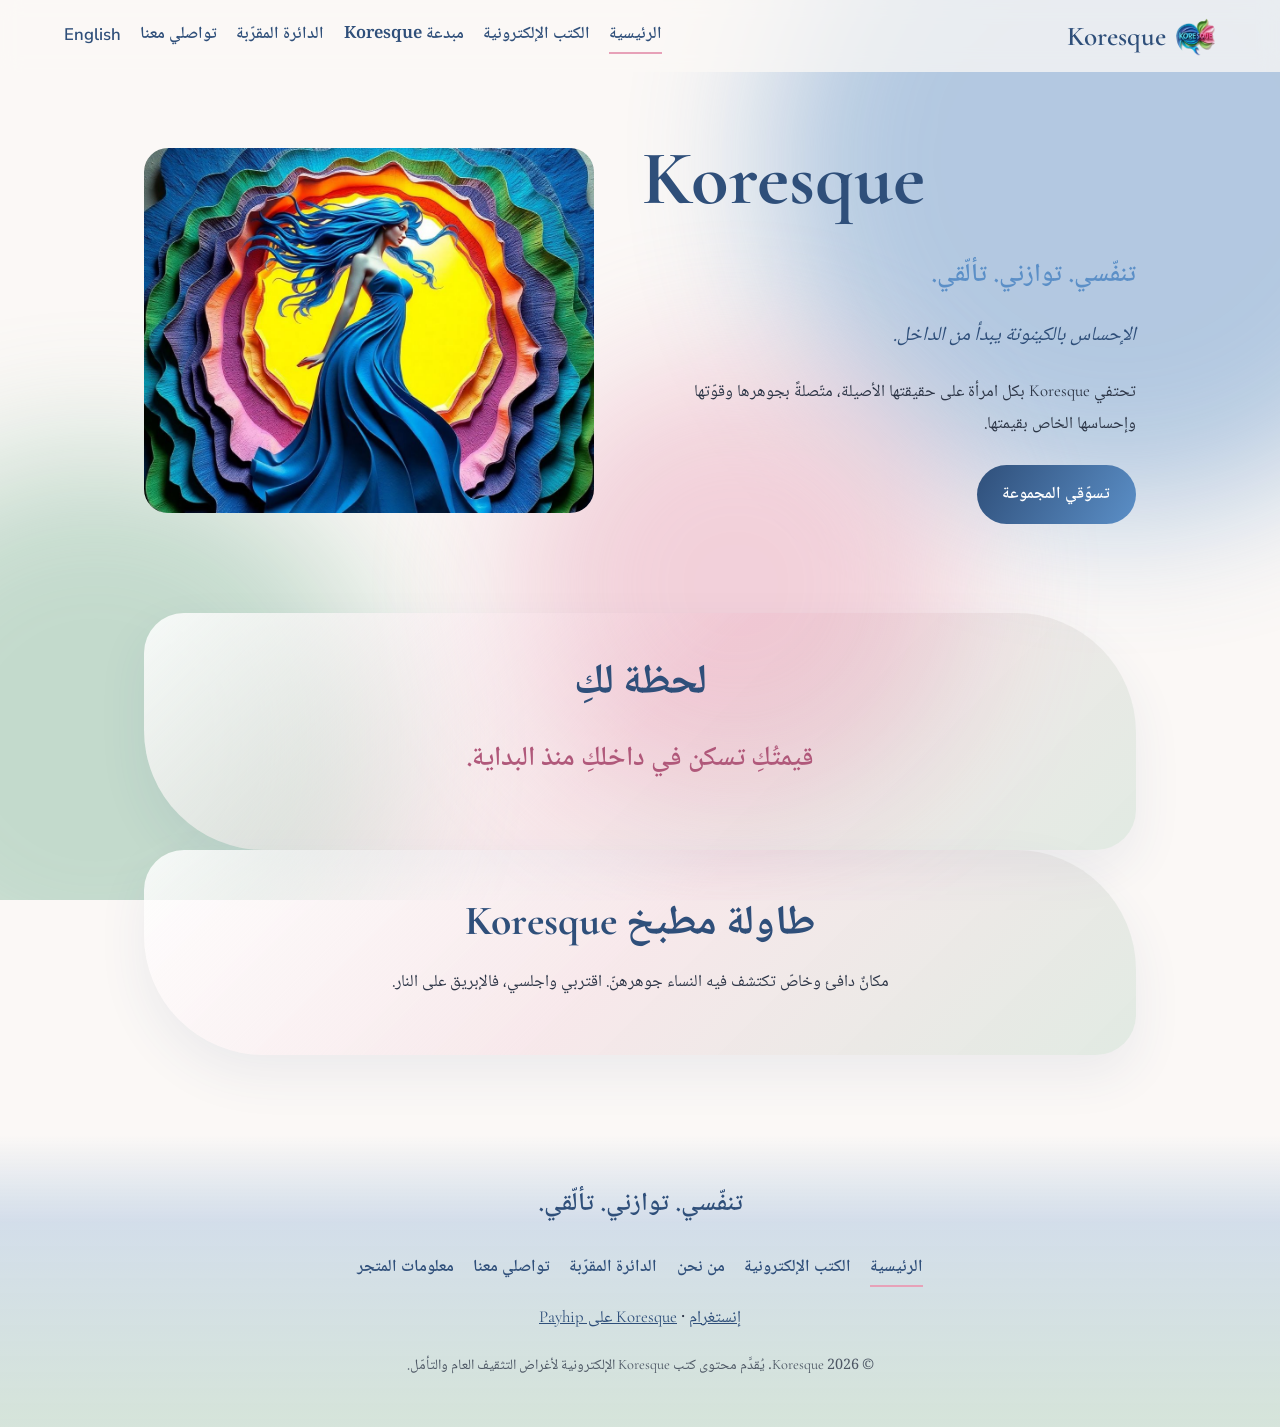
==== ar/index.html @ fe11ef4d "Add Arabic (RTL) versions of home, e-books and moment pages; language switch in menu; hreflang tags" ====
<!DOCTYPE html>
<html lang="ar" dir="rtl">
<head>
<meta charset="utf-8">
<meta name="viewport" content="width=device-width, initial-scale=1">
<title>Koresque · تنفّسي. توازني. تألّقي.</title>
<meta name="description" content="كتب إلكترونية مصوّرة بجمال وممارسات لطيفة للنساء.">
<link rel="icon" href="../images/logo.png">
<link rel="preconnect" href="https://fonts.googleapis.com">
<link href="https://fonts.googleapis.com/css2?family=Cormorant+Garamond:wght@500;600&family=Noto+Naskh+Arabic:wght@400;600&family=Nunito+Sans:wght@400;600&display=swap" rel="stylesheet">
<link rel="stylesheet" href="../css/style.css">
<link rel="alternate" hreflang="en" href="https://koresque.com/index.html">
<link rel="alternate" hreflang="ar" href="https://koresque.com/ar/index.html">
<link rel="alternate" hreflang="x-default" href="https://koresque.com/index.html">
</head>
<body>
<a class="skip" href="#main">انتقلي إلى المحتوى</a>
<div class="bg" aria-hidden="true"><span class="blob b1"></span><span class="blob b2"></span><span class="blob b3"></span></div>
<header class="site-header">
<a class="brand" href="index.html"><img src="../images/logo.png" alt="" width="40" height="40"><span lang="en" dir="ltr">Koresque</span></a>
<nav aria-label="القائمة الرئيسية"><ul><li><a href="index.html" aria-current="page">الرئيسية</a></li><li><a href="ebooks.html">الكتب الإلكترونية</a></li><li><a href="../about.html#author">مبدعة Koresque</a></li><li><a href="../inner-circle.html">الدائرة المقرّبة</a></li><li><a href="../contact.html">تواصلي معنا</a></li><li class="lang-switch"><a href="../index.html" lang="en" hreflang="en">English</a></li></ul></nav>
</header>
<main id="main">
<section class="hero">
<div class="hero-text">
<h1 lang="en" dir="ltr">Koresque</h1>
<p class="tagline">تنفّسي. توازني. تألّقي.</p>
<p class="lead">الإحساس بالكينونة يبدأ من الداخل.</p>
<p>تحتفي <span lang="en" dir="ltr">Koresque</span> بكل امرأة على حقيقتها الأصيلة، متّصلةً بجوهرها وقوّتها وإحساسها الخاص بقيمتها.</p>
<p class="buttons"><a class="btn primary" href="ebooks.html">تسوّقي المجموعة</a></p>
</div>
<div class="hero-art"><img src="../images/hero.jpg" alt="طبقات متدفّقة من عمل فنيّ بالأزرق والأخضر والورديّ"></div>
</section>
<a class="moment home-moment card-soft card-link" href="moment.html">
<h2>لحظة لكِ</h2>
<p class="quote">قيمتُكِ تسكن في داخلكِ منذ البداية.</p>
</a>
<a class="ic-teaser card-soft card-link" href="../inner-circle.html">
<h2>طاولة مطبخ <span lang="en" dir="ltr">Koresque</span></h2>
<p>مكانٌ دافئ وخاصّ تكتشف فيه النساء جوهرهنّ. اقتربي واجلسي، فالإبريق على النار.</p>
</a>
</main>
<footer class="site-footer">
<div class="wave" aria-hidden="true"></div>
<p class="foot-tag">تنفّسي. توازني. تألّقي.</p>
<nav aria-label="تذييل الصفحة"><ul><li><a href="index.html" aria-current="page">الرئيسية</a></li><li><a href="ebooks.html">الكتب الإلكترونية</a></li><li><a href="../about.html">من نحن</a></li><li><a href="../inner-circle.html">الدائرة المقرّبة</a></li><li><a href="../contact.html">تواصلي معنا</a></li><li><a href="../shop-info.html">معلومات المتجر</a></li></ul></nav>
<p><a href="https://www.instagram.com/koresque2026">إنستغرام</a> · <a href="https://payhip.com/Koresque"><span lang="en" dir="ltr">Koresque</span> على <span lang="en" dir="ltr">Payhip</span></a></p>
<p class="small">&copy; 2026 <span lang="en" dir="ltr">Koresque</span>. يُقدَّم محتوى كتب <span lang="en" dir="ltr">Koresque</span> الإلكترونية لأغراض التثقيف العام والتأمّل.</p>
</footer>
</body>
</html>
---- css/style.css ----
:root{--blue:#5b8fc7;--deep:#2f4f7a;--green:#7fb69a;--pink:#e7a1b8;--ink:#2b3445;--cream:#fbf8f6}
*{box-sizing:border-box}html{scroll-behavior:smooth}
body{margin:0;font:400 1.05rem/1.7 "Nunito Sans",system-ui,sans-serif;color:var(--ink);background:var(--cream);overflow-x:hidden}
img{max-width:100%;display:block;border-radius:24px}
h1,h2,h3{font-family:"Cormorant Garamond",Georgia,serif;color:var(--deep);line-height:1.15;margin:.2em 0 .4em}
h1{font-size:clamp(2.8rem,7vw,4.8rem)}h2{font-size:clamp(1.9rem,4vw,2.6rem)}h3{font-size:1.5rem}
a{color:var(--deep)}a:focus-visible,.btn:focus-visible{outline:3px solid var(--pink);outline-offset:3px}
.skip{position:absolute;left:-999px}.skip:focus{left:1rem;top:1rem;background:#fff;padding:.5rem 1rem;z-index:10}
.bg{position:fixed;inset:0;z-index:-1;overflow:hidden}
.blob{position:absolute;border-radius:50%;filter:blur(70px);opacity:.45}
.b1{width:55vw;height:55vw;background:var(--blue);top:-15vw;right:-15vw}
.b2{width:45vw;height:45vw;background:var(--green);bottom:-10vw;left:-15vw}
.b3{width:35vw;height:35vw;background:var(--pink);top:40%;left:40%}
.site-header{display:flex;flex-wrap:wrap;justify-content:space-between;align-items:center;gap:.5rem;padding:1rem 5vw;background:rgba(251,248,246,.75);backdrop-filter:blur(10px);position:sticky;top:0;z-index:5}
.brand{display:flex;align-items:center;gap:.6rem;text-decoration:none;font:600 1.7rem "Cormorant Garamond",serif;color:var(--deep)}
.brand img{border-radius:50%}
nav ul{list-style:none;display:flex;flex-wrap:wrap;gap:.3rem 1.2rem;margin:0;padding:0}
nav a{text-decoration:none;font-weight:600;padding:.2rem 0;border-bottom:2px solid transparent}
nav a:hover,nav a[aria-current]{border-color:var(--pink)}
main{max-width:1120px;margin:0 auto;padding:0 5vw}
section{margin:4.5rem 0}
.hero{display:grid;grid-template-columns:1.1fr 1fr;gap:3rem;align-items:center;margin-top:3rem}
.tagline{font:600 1.6rem "Cormorant Garamond",serif;color:var(--blue);margin:0}
.lead{font-size:1.25rem;font-style:italic;color:var(--deep)}
.buttons{display:flex;flex-wrap:wrap;gap:1rem;margin-top:1.5rem}
.btn{display:inline-block;padding:.85rem 1.6rem;border-radius:999px;text-decoration:none;font-weight:600;transition:transform .2s}
.btn:hover{transform:translateY(-2px)}
.primary{background:linear-gradient(120deg,var(--deep),var(--blue));color:#fff}
.secondary{background:#fff;border:2px solid var(--green);color:var(--deep)}
.card-soft{background:linear-gradient(135deg,rgba(255,255,255,.85),rgba(231,161,184,.18),rgba(127,182,154,.2));border-radius:40px 120px 40px 120px;padding:2.5rem clamp(1.5rem,5vw,3.5rem);box-shadow:0 20px 50px rgba(47,79,122,.08)}
.quote{font:600 1.7rem "Cormorant Garamond",serif;color:#b0587a}
.feature{display:grid;grid-template-columns:minmax(220px,380px) 1fr;gap:3rem;align-items:start}
.feature>img{box-shadow:0 25px 60px rgba(47,79,122,.25)}
.eyebrow,.label{text-transform:uppercase;letter-spacing:.12em;font-size:.8rem;font-weight:600;color:#b0587a}
.label{display:inline-block;background:var(--pink);color:#fff;padding:.3rem .9rem;border-radius:999px}
.label.soft{background:var(--green);margin-top:1rem}
.sub{font-style:italic;margin-top:-.5rem}.price{font-weight:600;font-size:1.2rem;color:var(--deep)}
.grid3,.grid2{display:grid;gap:2rem}.grid3{grid-template-columns:repeat(3,1fr)}.grid2{grid-template-columns:repeat(2,1fr)}
.pathways article,.moment article{background:rgba(255,255,255,.8);border-radius:28px;padding:1rem 1rem 1.5rem}
.pathways article img{aspect-ratio:5/4;object-fit:cover;object-position:center top;width:100%;background:linear-gradient(135deg,#cfe3f3,#d8eee2,#f6dbe4)}
.moment article img{width:100%;height:auto}
.author{display:grid;grid-template-columns:220px 1fr;gap:2.5rem;align-items:center}
.author img{border-radius:50%;aspect-ratio:1;object-fit:cover}
.page-head{text-align:center;margin-top:3.5rem}.narrow{max-width:760px;margin-left:auto;margin-right:auto}
.small{font-size:.9rem;opacity:.8}
.site-footer{margin-top:5rem;text-align:center;padding:0 5vw 2rem;background:linear-gradient(180deg,transparent,rgba(91,143,199,.25) 30%,rgba(127,182,154,.3))}
.site-footer nav ul{justify-content:center}.foot-tag{font:600 1.6rem "Cormorant Garamond",serif;color:var(--deep);padding-top:3rem}
@media(max-width:820px){.hero,.feature,.author,.grid3,.grid2{grid-template-columns:1fr}.hero-art{order:-1}.feature>img{max-width:320px;margin:auto}.author img{max-width:180px;margin:auto}.card-soft{border-radius:32px 70px}}
@media(prefers-reduced-motion:reduce){*{transition:none!important;scroll-behavior:auto!important}}
.author-words{margin:1.5rem 0;padding-left:1.2rem;border-left:4px solid var(--pink);font-style:italic}
.author-words footer{font-style:normal;font-weight:600;color:var(--deep)}
.pathways h2{text-align:center}.pathways article{text-align:center}
.offer,.ic-teaser,.ic-contact{text-align:center}.ic-note{text-align:center;margin-top:1.5rem}
.offer .buttons{justify-content:center}
.ic-benefits h2,.ic-kollection h2{text-align:center}
.ic-benefits article,.ic-kollection article{background:rgba(255,255,255,.8);border-radius:28px;padding:1.2rem 1.5rem 1.5rem}
.ic-benefits .grid2{gap:1.5rem}
.ic-kollection article{text-align:center}.ic-kollection img{aspect-ratio:5/4;object-fit:cover;object-position:center top;width:100%}
.faq details{background:rgba(255,255,255,.8);border-radius:20px;padding:1rem 1.4rem;margin:.8rem 0}
.faq summary{cursor:pointer;font-weight:600;color:var(--deep)}
.ic-kitchen{text-align:center}.ic-benefits .grid2 article:last-child:nth-child(odd){grid-column:1/-1}
.home-moment{text-align:center}
@media(max-width:600px){.site-header nav ul{gap:.2rem .9rem;font-size:.95rem}.hero-art img{max-height:240px;width:100%;object-fit:cover}}

/* whole-card links */
a.card-link{display:block;color:inherit;text-decoration:none;transition:transform .2s,box-shadow .2s}
a.card-link:hover,a.card-link:focus-visible{transform:translateY(-2px);box-shadow:0 8px 24px rgba(0,0,0,.08)}
a.card-link h2{text-decoration:none}
/* RTL / Arabic */
[dir=rtl] body{font-family:"Noto Naskh Arabic","Nunito Sans",serif;line-height:1.9}
[dir=rtl] h1,[dir=rtl] h2,[dir=rtl] h3,[dir=rtl] .tagline,[dir=rtl] .foot-tag,[dir=rtl] .quote{font-family:"Noto Naskh Arabic",serif;letter-spacing:0}
[dir=rtl] .brand span,[dir=rtl] [lang=en]{font-family:"Cormorant Garamond",serif}
[dir=rtl] .skip{left:auto;right:-999px}[dir=rtl] .skip:focus{right:1rem}
[dir=rtl] ul:not(nav ul){padding-inline-start:1.4rem;padding-left:0}
[dir=rtl] .author-words{padding-left:0;border-left:0;padding-inline-start:1.2rem;border-inline-start:4px solid var(--pink)}
[dir=rtl] .sub{font-style:normal}
html,body{overflow-x:clip}
.lang-switch a{font-family:"Noto Naskh Arabic",sans-serif}
[dir=rtl] .lang-switch a{font-family:"Nunito Sans",sans-serif}
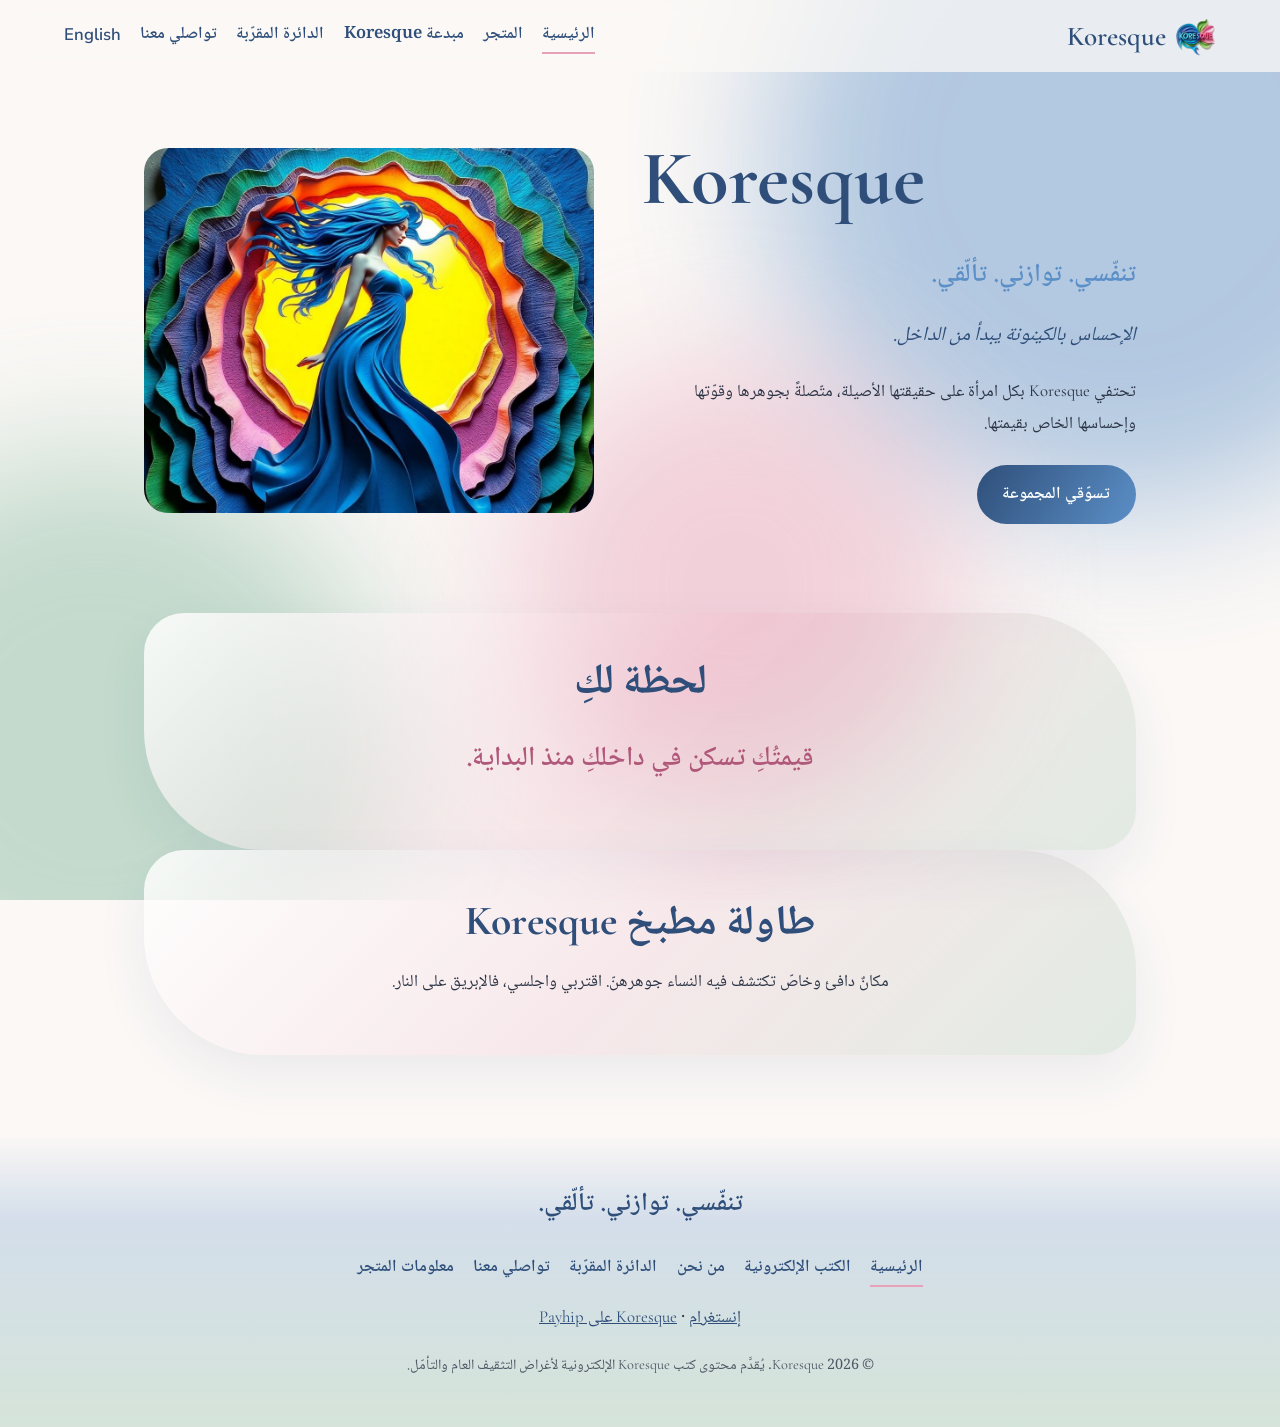
==== commit 3096b90e: "Mobile: smaller hero image, centred shop button, Shop in menu" ====
--- a/ar/index.html
+++ b/ar/index.html
@@ -18,7 +18,7 @@
 <div class="bg" aria-hidden="true"><span class="blob b1"></span><span class="blob b2"></span><span class="blob b3"></span></div>
 <header class="site-header">
 <a class="brand" href="index.html"><img src="../images/logo.png" alt="" width="40" height="40"><span lang="en" dir="ltr">Koresque</span></a>
-<nav aria-label="القائمة الرئيسية"><ul><li><a href="index.html" aria-current="page">الرئيسية</a></li><li><a href="ebooks.html">الكتب الإلكترونية</a></li><li><a href="../about.html#author">مبدعة Koresque</a></li><li><a href="../inner-circle.html">الدائرة المقرّبة</a></li><li><a href="../contact.html">تواصلي معنا</a></li><li class="lang-switch"><a href="../index.html" lang="en" hreflang="en">English</a></li></ul></nav>
+<nav aria-label="القائمة الرئيسية"><ul><li><a href="index.html" aria-current="page">الرئيسية</a></li><li><a href="ebooks.html">المتجر</a></li><li><a href="../about.html#author">مبدعة Koresque</a></li><li><a href="../inner-circle.html">الدائرة المقرّبة</a></li><li><a href="../contact.html">تواصلي معنا</a></li><li class="lang-switch"><a href="../index.html" lang="en" hreflang="en">English</a></li></ul></nav>
 </header>
 <main id="main">
 <section class="hero">
--- a/css/style.css
+++ b/css/style.css
@@ -77,3 +77,4 @@
 html,body{overflow-x:clip}
 .lang-switch a{font-family:"Noto Naskh Arabic",sans-serif}
 [dir=rtl] .lang-switch a{font-family:"Nunito Sans",sans-serif}
+@media(max-width:600px){.hero{margin-top:1.2rem;gap:1.2rem}.hero-art img{max-height:170px}.hero .buttons{text-align:center;display:flex;justify-content:center}}
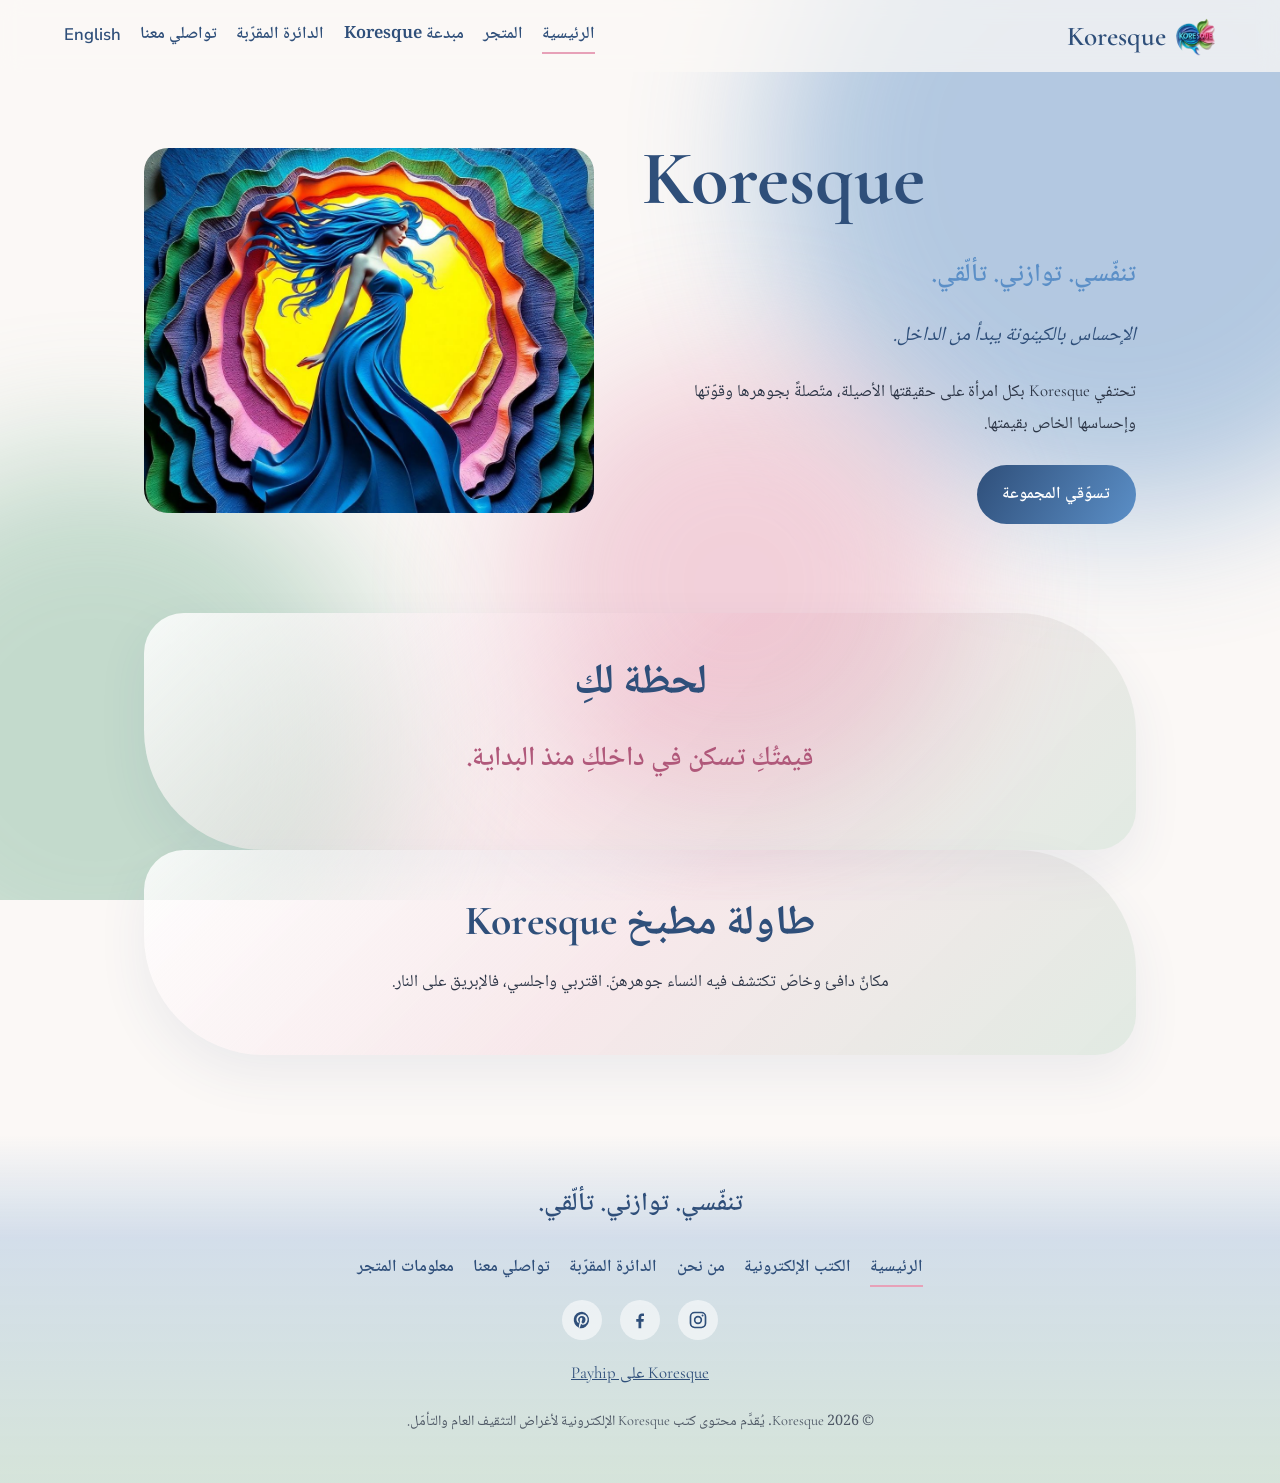
==== commit b8910a4b: "Add Instagram, Facebook and Pinterest icon links to site footer" ====
--- a/ar/index.html
+++ b/ar/index.html
@@ -44,7 +44,8 @@
 <div class="wave" aria-hidden="true"></div>
 <p class="foot-tag">تنفّسي. توازني. تألّقي.</p>
 <nav aria-label="تذييل الصفحة"><ul><li><a href="index.html" aria-current="page">الرئيسية</a></li><li><a href="ebooks.html">الكتب الإلكترونية</a></li><li><a href="../about.html">من نحن</a></li><li><a href="../inner-circle.html">الدائرة المقرّبة</a></li><li><a href="../contact.html">تواصلي معنا</a></li><li><a href="../shop-info.html">معلومات المتجر</a></li></ul></nav>
-<p><a href="https://www.instagram.com/koresque2026">إنستغرام</a> · <a href="https://payhip.com/Koresque"><span lang="en" dir="ltr">Koresque</span> على <span lang="en" dir="ltr">Payhip</span></a></p>
+<p class="social"><a href="https://www.instagram.com/koresque2026/" target="_blank" rel="noopener" aria-label="إنستغرام"><svg viewBox="0 0 24 24" width="20" height="20" aria-hidden="true" focusable="false"><rect x="3" y="3" width="18" height="18" rx="5" fill="none" stroke="currentColor" stroke-width="2"/><circle cx="12" cy="12" r="4" fill="none" stroke="currentColor" stroke-width="2"/><circle cx="17.5" cy="6.5" r="1.2" fill="currentColor"/></svg></a><a href="https://www.facebook.com/people/Koresque/61571388874484/" target="_blank" rel="noopener" aria-label="فيسبوك"><svg viewBox="0 0 24 24" width="20" height="20" aria-hidden="true" focusable="false"><path fill="currentColor" d="M13.5 22v-8h2.7l.4-3.2h-3.1V8.8c0-.9.3-1.5 1.6-1.5h1.7V4.4c-.3 0-1.3-.1-2.5-.1-2.4 0-4.1 1.5-4.1 4.2v2.3H7.5V14h2.7v8z"/></svg></a><a href="https://au.pinterest.com/koresque/" target="_blank" rel="noopener" aria-label="بينترست"><svg viewBox="0 0 24 24" width="20" height="20" aria-hidden="true" focusable="false"><path fill="currentColor" d="M12 2a10 10 0 0 0-3.6 19.3c-.1-.8-.2-2 0-2.9l1.2-5s-.3-.6-.3-1.5c0-1.4.8-2.5 1.8-2.5.9 0 1.3.6 1.3 1.4 0 .9-.6 2.2-.9 3.4-.2 1 .5 1.9 1.5 1.9 1.8 0 3.2-1.9 3.2-4.7 0-2.5-1.8-4.2-4.3-4.2-2.9 0-4.6 2.2-4.6 4.4 0 .9.3 1.8.8 2.3.1.1.1.2.1.3l-.3 1.2c0 .2-.2.2-.4.1-1.3-.6-2.1-2.5-2.1-4 0-3.3 2.4-6.3 6.9-6.3 3.6 0 6.4 2.6 6.4 6 0 3.6-2.3 6.5-5.4 6.5-1.1 0-2.1-.6-2.4-1.2l-.7 2.5c-.2.9-.9 2.1-1.3 2.8A10 10 0 1 0 12 2z"/></svg></a></p>
+<p><a href="https://payhip.com/Koresque"><span lang="en" dir="ltr">Koresque</span> على <span lang="en" dir="ltr">Payhip</span></a></p>
 <p class="small">&copy; 2026 <span lang="en" dir="ltr">Koresque</span>. يُقدَّم محتوى كتب <span lang="en" dir="ltr">Koresque</span> الإلكترونية لأغراض التثقيف العام والتأمّل.</p>
 </footer>
 </body>
--- a/css/style.css
+++ b/css/style.css
@@ -78,3 +78,4 @@
 .lang-switch a{font-family:"Noto Naskh Arabic",sans-serif}
 [dir=rtl] .lang-switch a{font-family:"Nunito Sans",sans-serif}
 @media(max-width:600px){.hero{margin-top:1.2rem;gap:1.2rem}.hero-art img{max-height:170px}.hero .buttons{text-align:center;display:flex;justify-content:center}}
+.social{display:flex;justify-content:center;gap:1.1rem;margin:1rem 0 .5rem}.social a{display:inline-flex;align-items:center;justify-content:center;width:40px;height:40px;border-radius:50%;color:var(--deep);background:rgba(255,255,255,.55);transition:color .2s,background .2s}.social a:hover,.social a:focus-visible{color:#fff;background:var(--blue)}
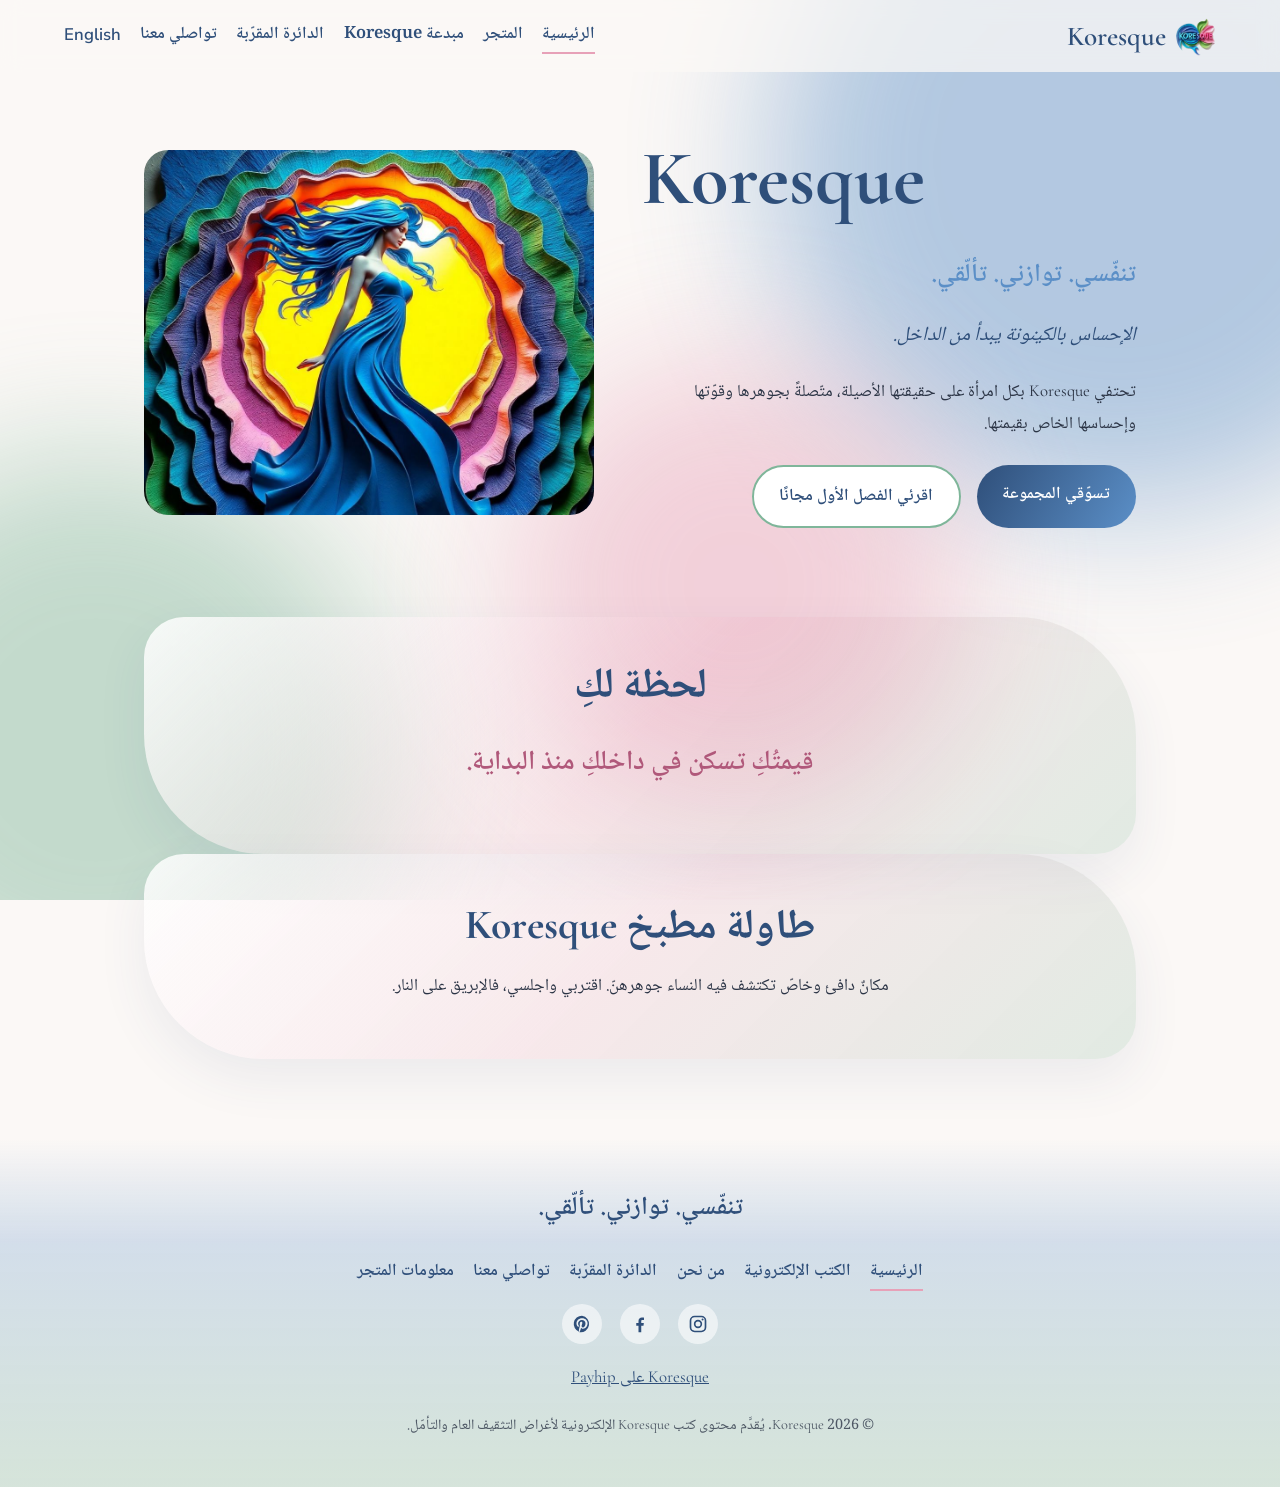
==== commit 965a2680: "Buy your copy labels, free chapter link on home" ====
--- a/ar/index.html
+++ b/ar/index.html
@@ -27,7 +27,7 @@
 <p class="tagline">تنفّسي. توازني. تألّقي.</p>
 <p class="lead">الإحساس بالكينونة يبدأ من الداخل.</p>
 <p>تحتفي <span lang="en" dir="ltr">Koresque</span> بكل امرأة على حقيقتها الأصيلة، متّصلةً بجوهرها وقوّتها وإحساسها الخاص بقيمتها.</p>
-<p class="buttons"><a class="btn primary" href="ebooks.html">تسوّقي المجموعة</a></p>
+<p class="buttons"><a class="btn primary" href="ebooks.html">تسوّقي المجموعة</a> <a class="btn secondary" href="https://payhip.com/b/oQnwW">اقرئي الفصل الأول مجانًا</a></p>
 </div>
 <div class="hero-art"><img src="../images/hero.jpg" alt="طبقات متدفّقة من عمل فنيّ بالأزرق والأخضر والورديّ"></div>
 </section>
--- a/css/style.css
+++ b/css/style.css
@@ -79,3 +79,6 @@
 [dir=rtl] .lang-switch a{font-family:"Nunito Sans",sans-serif}
 @media(max-width:600px){.hero{margin-top:1.2rem;gap:1.2rem}.hero-art img{max-height:170px}.hero .buttons{text-align:center;display:flex;justify-content:center}}
 .social{display:flex;justify-content:center;gap:1.1rem;margin:1rem 0 .5rem}.social a{display:inline-flex;align-items:center;justify-content:center;width:40px;height:40px;border-radius:50%;color:var(--deep);background:rgba(255,255,255,.55);transition:color .2s,background .2s}.social a:hover,.social a:focus-visible{color:#fff;background:var(--blue)}
+/* Mobile header: solid, full-width, non-sticky (no translucent panel over content) */
+@media(max-width:760px){.site-header{position:relative;background:#fbf8f6;-webkit-backdrop-filter:none;backdrop-filter:none;width:100%;box-sizing:border-box}html,body{overflow-x:hidden}.b1{display:none}}
+@media(max-width:600px){.site-header nav ul{gap:.1rem .7rem;font-size:.85rem}.site-header nav a{padding:.1rem 0}.hero{margin-top:.8rem;gap:.9rem}.hero-art img{max-height:none;height:240px;width:100%;object-fit:cover;object-position:50% 0}}
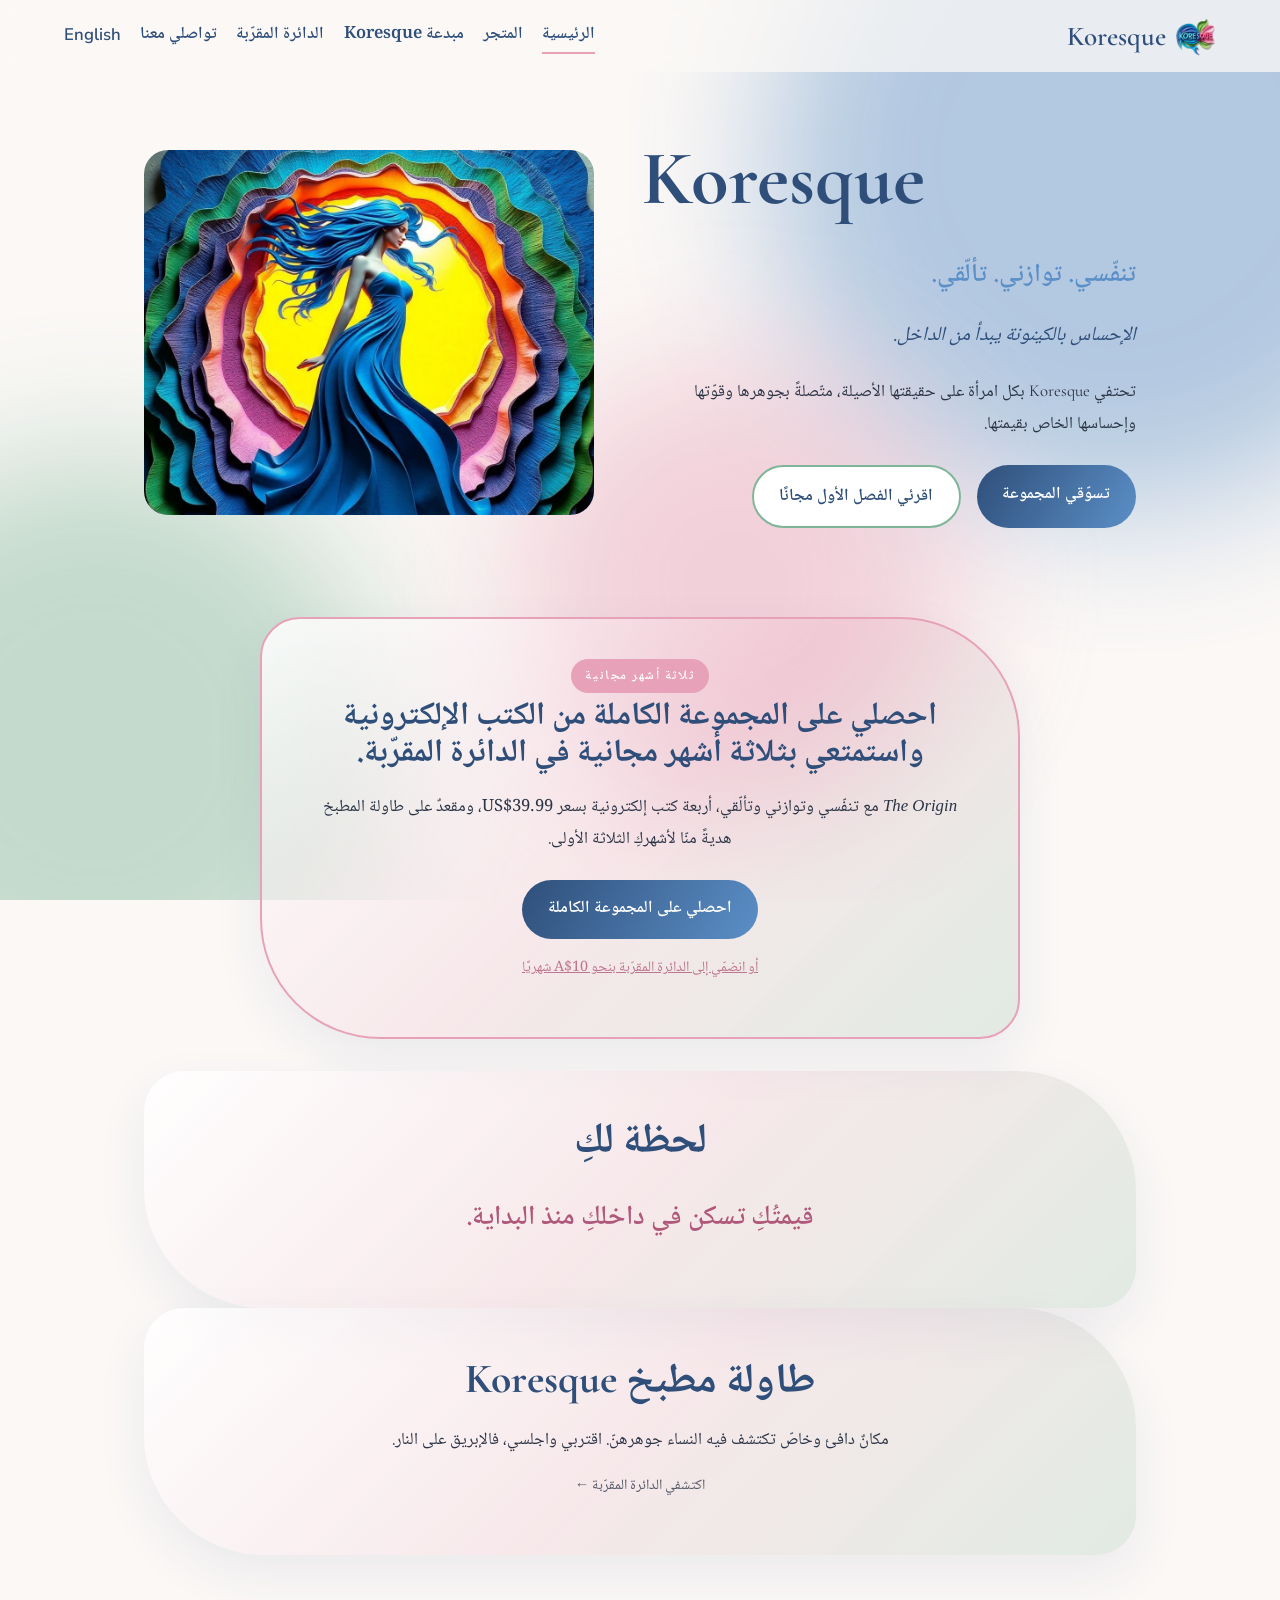
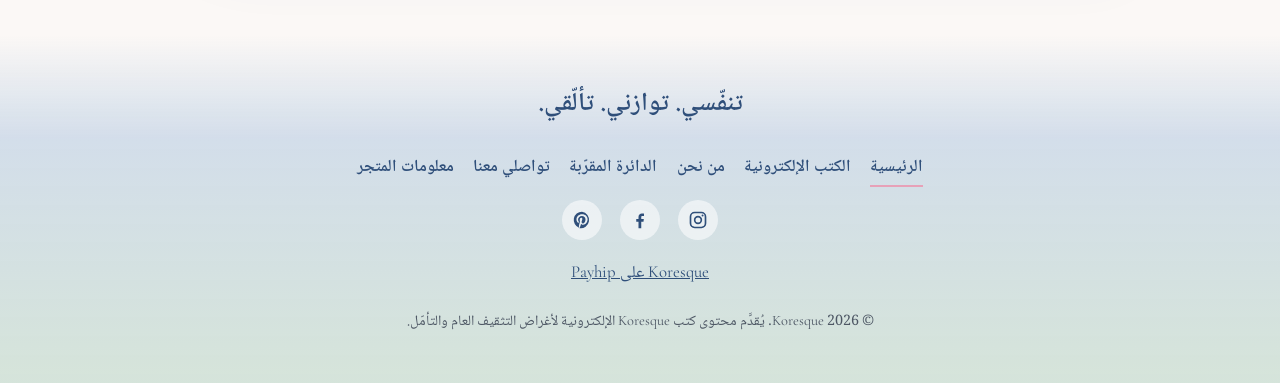
==== commit a9696e29: "Current Inner Circle pricing (US$6.50 monthly), Complete set 3 months free offer, home banner, voice" ====
--- a/ar/index.html
+++ b/ar/index.html
@@ -31,6 +31,13 @@
 </div>
 <div class="hero-art"><img src="../images/hero.jpg" alt="طبقات متدفّقة من عمل فنيّ بالأزرق والأخضر والورديّ"></div>
 </section>
+<section class="offer home-offer card-soft">
+<span class="label">ثلاثة أشهر مجانية</span>
+<h2>احصلي على المجموعة الكاملة من الكتب الإلكترونية واستمتعي بثلاثة أشهر مجانية في الدائرة المقرّبة.</h2>
+<p><em lang="en" dir="ltr">The Origin</em> مع تنفّسي وتوازني وتألّقي، أربعة كتب إلكترونية بسعر <bdi dir="ltr">US$39.99</bdi>، ومقعدٌ على طاولة المطبخ هديةً منّا لأشهركِ الثلاثة الأولى.</p>
+<p class="buttons"><a class="btn primary" href="https://payhip.com/b/dJkO3">احصلي على المجموعة الكاملة</a></p>
+<p class="small"><a href="https://payhip.com/b/kZVgW">أو انضمّي إلى الدائرة المقرّبة بنحو <bdi dir="ltr">A$10</bdi> شهريًا</a></p>
+</section>
 <a class="moment home-moment card-soft card-link" href="moment.html">
 <h2>لحظة لكِ</h2>
 <p class="quote">قيمتُكِ تسكن في داخلكِ منذ البداية.</p>
@@ -38,6 +45,7 @@
 <a class="ic-teaser card-soft card-link" href="../inner-circle.html">
 <h2>طاولة مطبخ <span lang="en" dir="ltr">Koresque</span></h2>
 <p>مكانٌ دافئ وخاصّ تكتشف فيه النساء جوهرهنّ. اقتربي واجلسي، فالإبريق على النار.</p>
+<p class="small">اكتشفي الدائرة المقرّبة &larr;</p>
 </a>
 </main>
 <footer class="site-footer">
--- a/css/style.css
+++ b/css/style.css
@@ -82,3 +82,5 @@
 /* Mobile header: solid, full-width, non-sticky (no translucent panel over content) */
 @media(max-width:760px){.site-header{position:relative;background:#fbf8f6;-webkit-backdrop-filter:none;backdrop-filter:none;width:100%;box-sizing:border-box}html,body{overflow-x:hidden}.b1{display:none}}
 @media(max-width:600px){.site-header nav ul{gap:.1rem .7rem;font-size:.85rem}.site-header nav a{padding:.1rem 0}.hero{margin-top:.8rem;gap:.9rem}.hero-art img{max-height:none;height:240px;width:100%;object-fit:cover;object-position:50% 0}}
+
+.home-offer{max-width:760px;margin:2rem auto;border:2px solid var(--pink)}.home-offer h2{font-size:clamp(1.4rem,3vw,2rem)}.home-offer .small a{color:#b0587a}
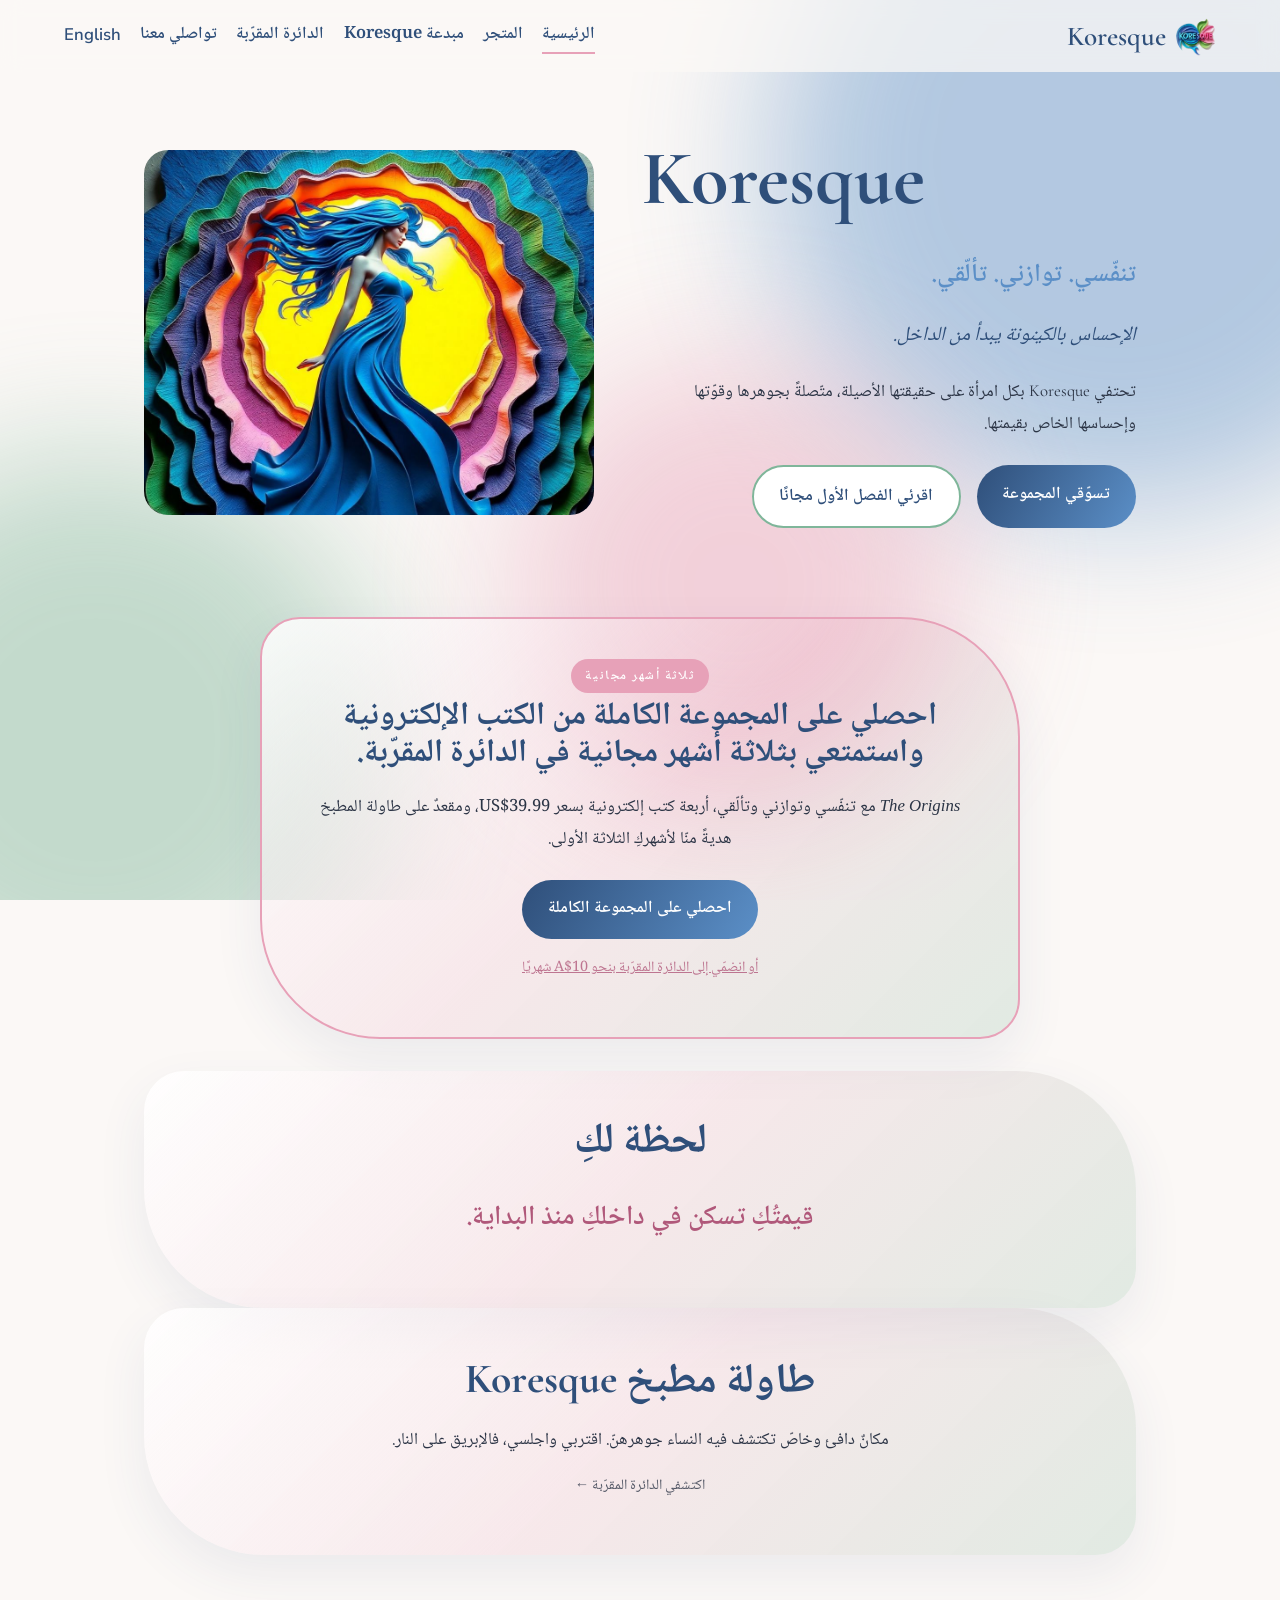
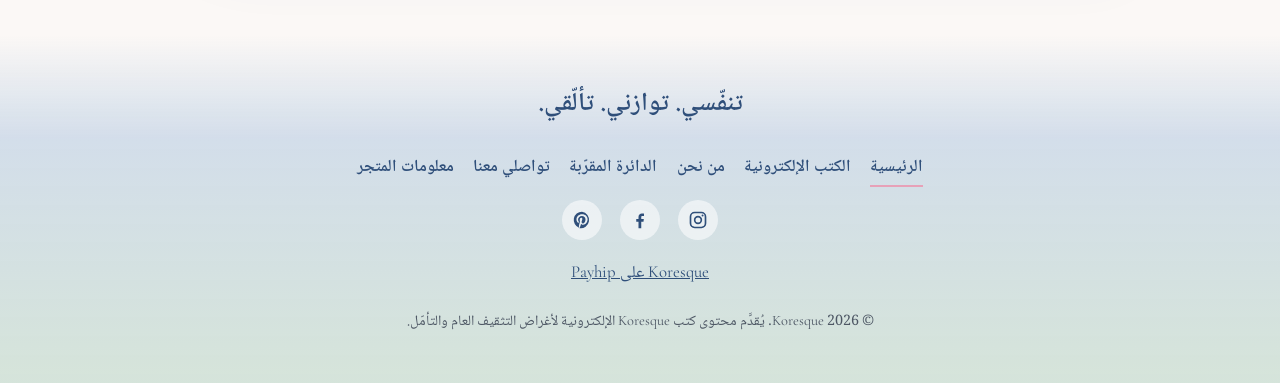
==== commit 51319732: "Rename first e-book to The Origins: Embrace Your Core Essence" ====
--- a/ar/index.html
+++ b/ar/index.html
@@ -34,7 +34,7 @@
 <section class="offer home-offer card-soft">
 <span class="label">ثلاثة أشهر مجانية</span>
 <h2>احصلي على المجموعة الكاملة من الكتب الإلكترونية واستمتعي بثلاثة أشهر مجانية في الدائرة المقرّبة.</h2>
-<p><em lang="en" dir="ltr">The Origin</em> مع تنفّسي وتوازني وتألّقي، أربعة كتب إلكترونية بسعر <bdi dir="ltr">US$39.99</bdi>، ومقعدٌ على طاولة المطبخ هديةً منّا لأشهركِ الثلاثة الأولى.</p>
+<p><em lang="en" dir="ltr">The Origins</em> مع تنفّسي وتوازني وتألّقي، أربعة كتب إلكترونية بسعر <bdi dir="ltr">US$39.99</bdi>، ومقعدٌ على طاولة المطبخ هديةً منّا لأشهركِ الثلاثة الأولى.</p>
 <p class="buttons"><a class="btn primary" href="https://payhip.com/b/dJkO3">احصلي على المجموعة الكاملة</a></p>
 <p class="small"><a href="https://payhip.com/b/kZVgW">أو انضمّي إلى الدائرة المقرّبة بنحو <bdi dir="ltr">A$10</bdi> شهريًا</a></p>
 </section>
